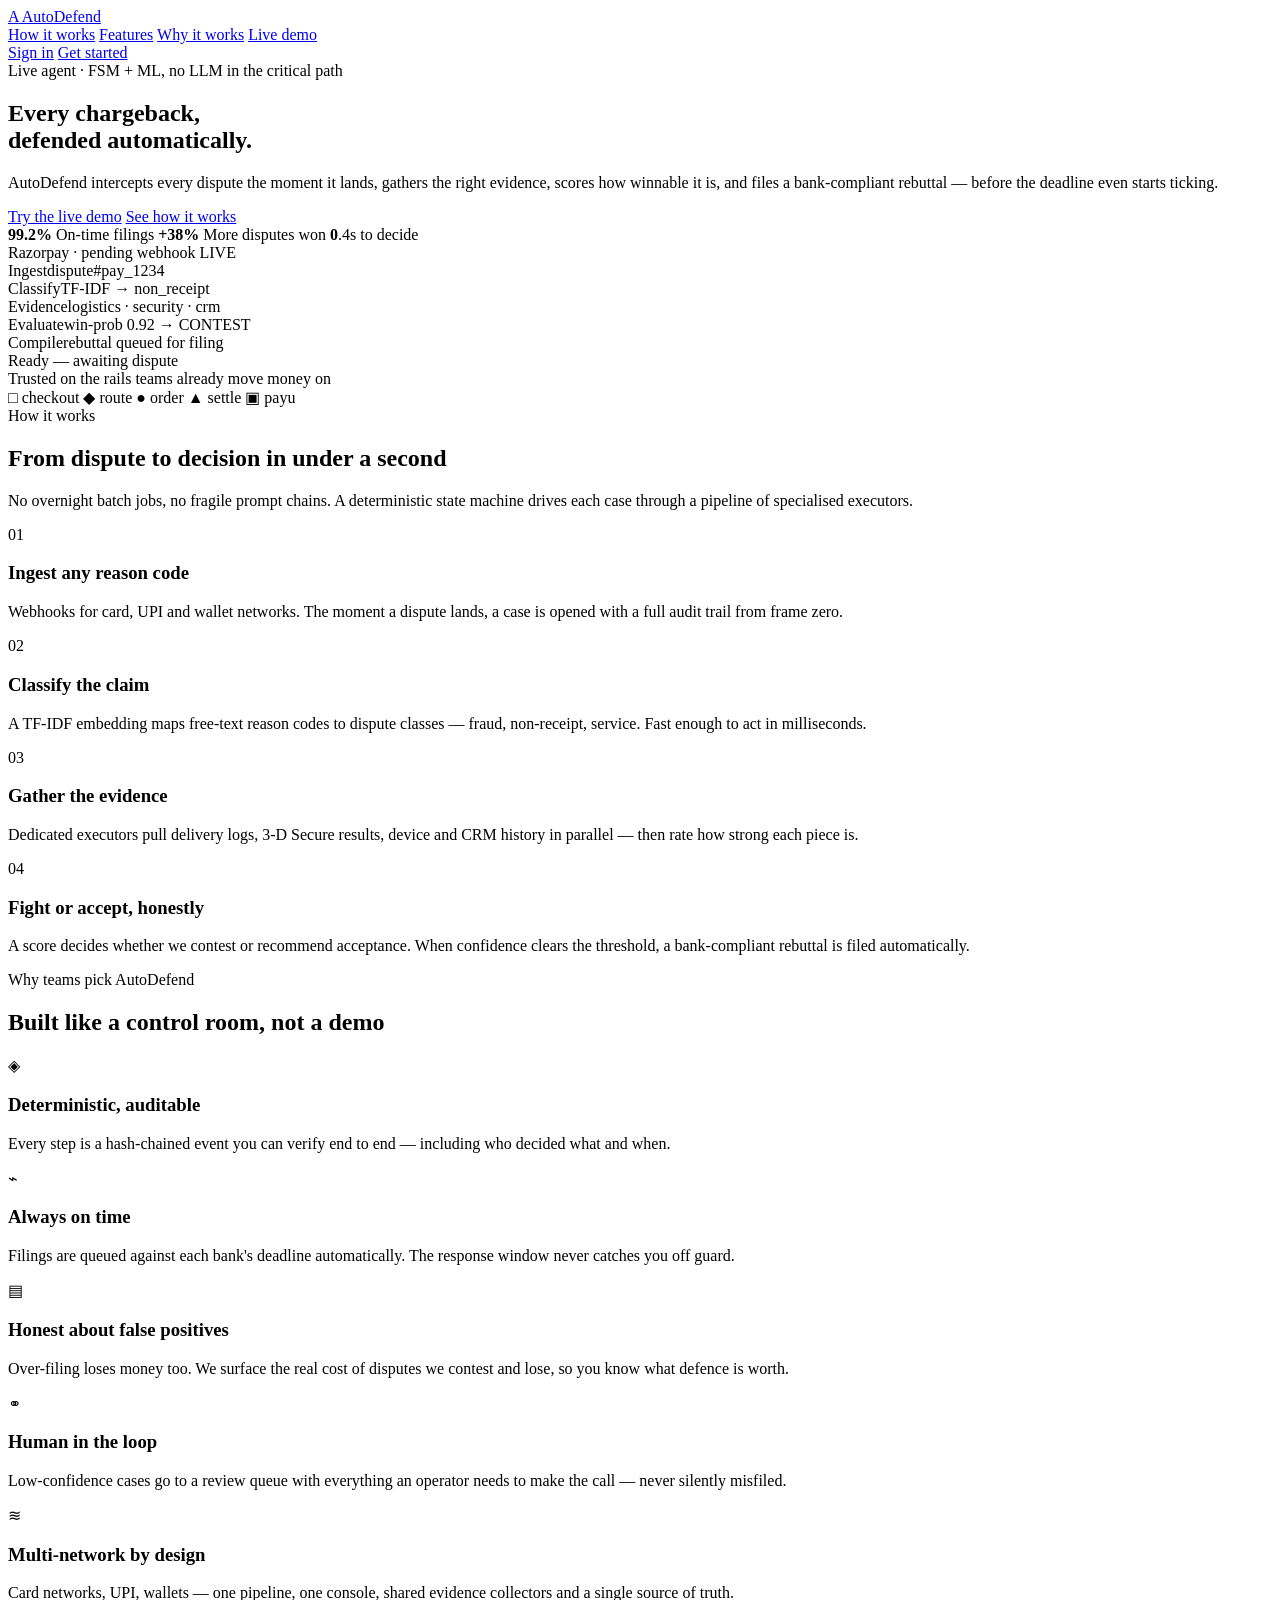
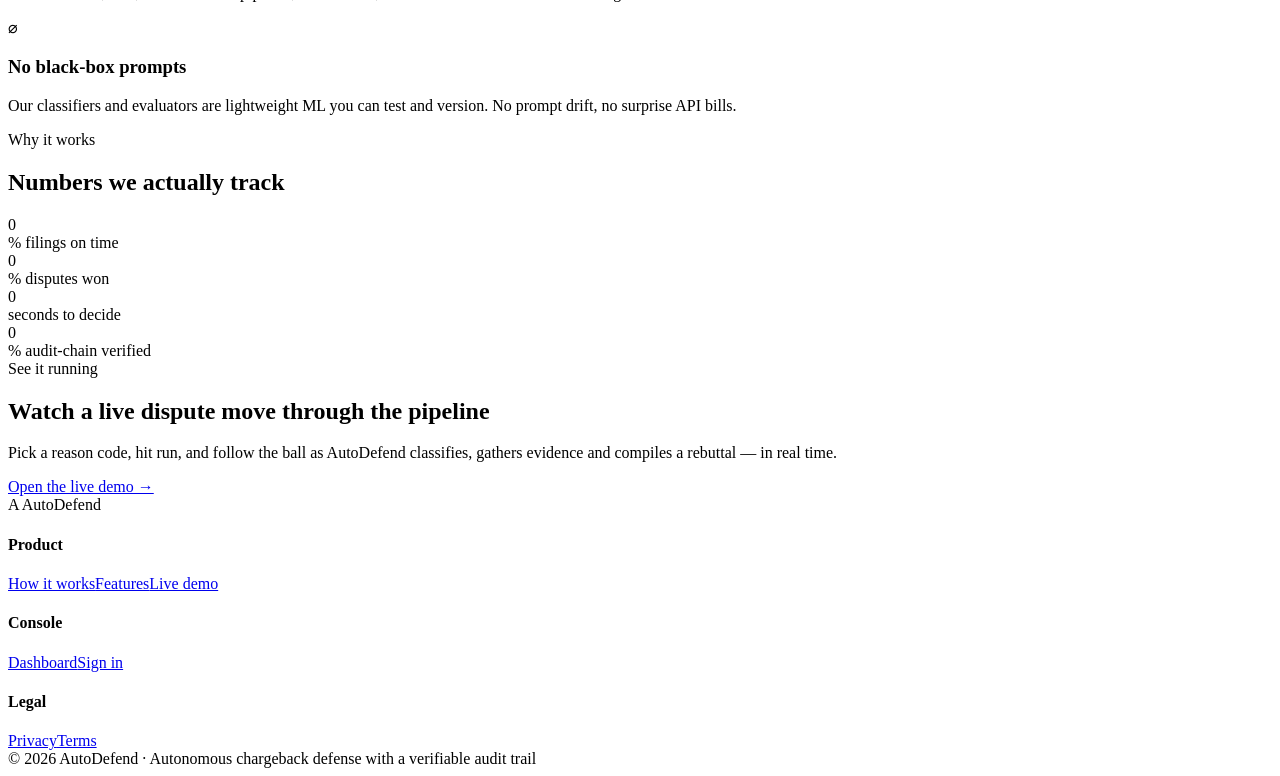
==== frontend/landing.html @ 7917a395 "feat: implemented  working dashboard / demo / login-page" ====
<!DOCTYPE html>
<html lang="en">
<head>
  <meta charset="UTF-8" />
  <meta name="viewport" content="width=device-width, initial-scale=1.0" />
  <title>AutoDefend — Autonomous Chargeback Defense</title>
  <meta name="description" content="AutoDefend autonomously defends every chargeback — collecting evidence, evaluating win probability, and filing bank-compliant rebuttals before the deadline." />
  <link rel="preconnect" href="https://fonts.googleapis.com" />
  <link rel="preconnect" href="https://fonts.gstatic.com" crossorigin />
  <link href="https://fonts.googleapis.com/css2?family=Inter:wght@400;500;600;650;700;800&display=swap" rel="stylesheet" />
  <link href="https://fonts.googleapis.com/css2?family=Instrument+Serif:ital@0;1&display=swap" rel="stylesheet" />
  <link rel="stylesheet" href="/static/styles.css" />
</head>
<body class="landing">

  <!-- ===================== TOP NAV ===================== -->
  <header class="land-nav" id="top">
    <div class="land-nav-inner">
      <a class="brand" href="#top"><span class="brand-mark">A</span> AutoDefend</a>
      <nav class="land-links">
        <a href="#how">How it works</a>
        <a href="#features">Features</a>
        <a href="#metrics">Why it works</a>
        <a href="#demo">Live demo</a>
      </nav>
      <div class="land-actions">
        <a class="btn ghost" href="/login">Sign in</a>
        <a class="btn primary" href="/login">Get started</a>
      </div>
    </div>
  </header>

  <!-- ===================== HERO ===================== -->
  <section class="hero" id="hero">
    <div class="hero-bg" aria-hidden="true"></div>
    <div class="hero-inner">
      <div class="hero-grid">
        <div class="hero-copy">
          <div class="hero-eyebrow">
            <span class="pulse-dot"></span> Live agent · FSM + ML, no LLM in the critical path
          </div>
          <h1 class="hero-title">
            Every chargeback,<br />
            <span class="grad">defended automatically.</span>
          </h1>
          <p class="hero-sub">
            AutoDefend intercepts every dispute the moment it lands, gathers the
            right evidence, scores how winnable it is, and files a bank-compliant
            rebuttal — before the deadline even starts ticking.
          </p>
          <div class="hero-cta">
            <a class="btn primary lg" href="/login">Try the live demo</a>
            <a class="btn ghost lg" href="#how">See how it works</a>
          </div>
          <div class="hero-proof">
            <span><b>99.2%</b> On-time filings</span>
            <span><b class="accent">+38%</b> More disputes won</span>
            <span><b>0</b>.4s to decide</span>
          </div>
        </div>

        <!-- Animated pipeline preview -->
        <div class="hero-visual">
          <div class="pl-card">
            <div class="pl-head">
              <span>Razorpay · pending webhook</span>
              <span class="badge b-p">LIVE</span>
            </div>
            <div class="pl-rail">
              <div class="pl-line" id="plLine"></div>
              <div class="pl-ball" id="plBall"></div>
              <div class="pl-step" data-key="ingest"><span class="pl-dot"></span><span class="pl-t">Ingest</span><span class="pl-s">dispute#pay_1234</span></div>
              <div class="pl-step" data-key="classify"><span class="pl-dot"></span><span class="pl-t">Classify</span><span class="pl-s">TF-IDF → non_receipt</span></div>
              <div class="pl-step" data-key="executor"><span class="pl-dot"></span><span class="pl-t">Evidence</span><span class="pl-s">logistics · security · crm</span></div>
              <div class="pl-step" data-key="evaluate"><span class="pl-dot"></span><span class="pl-t">Evaluate</span><span class="pl-s">win-prob 0.92 → CONTEST</span></div>
              <div class="pl-step" data-key="compile"><span class="pl-dot"></span><span class="pl-t">Compile</span><span class="pl-s">rebuttal queued for filing</span></div>
            </div>
            <div class="pl-status" id="plStatus">Ready — awaiting dispute</div>
          </div>
        </div>
      </div>
    </div>
    <div class="scroll-cue"><span></span></div>
  </section>

  <!-- ===================== LOGO STRIP ===================== -->
  <section class="logo-strip">
    <div class="strip-inner">
      <span class="strip-label">Trusted on the rails teams already move money on</span>
      <div class="strip-logos" aria-hidden="true">
        <span class="logo-svg lg">□ checkout</span>
        <span class="logo-svg">◆ route</span>
        <span class="logo-svg">● order</span>
        <span class="logo-svg">▲ settle</span>
        <span class="logo-svg">▣ payu</span>
      </div>
    </div>
  </section>

  <!-- ===================== HOW IT WORKS ===================== -->
  <section class="section" id="how">
    <div class="section-head reveal">
      <span class="kicker">How it works</span>
      <h2>From dispute to decision in under a second</h2>
      <p class="lead">No overnight batch jobs, no fragile prompt chains. A deterministic state machine drives each case through a pipeline of specialised executors.</p>
    </div>
    <div class="steps">
      <div class="step reveal">
        <span class="step-num">01</span>
        <div class="step-card">
          <h3>Ingest any reason code</h3>
          <p>Webhooks for card, UPI and wallet networks. The moment a dispute lands, a case is opened with a full audit trail from frame zero.</p>
        </div>
      </div>
      <div class="step reveal">
        <span class="step-num">02</span>
        <div class="step-card">
          <h3>Classify the claim</h3>
          <p>A TF-IDF embedding maps free-text reason codes to dispute classes — fraud, non-receipt, service. Fast enough to act in milliseconds.</p>
        </div>
      </div>
      <div class="step reveal">
        <span class="step-num">03</span>
        <div class="step-card">
          <h3>Gather the evidence</h3>
          <p>Dedicated executors pull delivery logs, 3-D Secure results, device and CRM history in parallel — then rate how strong each piece is.</p>
        </div>
      </div>
      <div class="step reveal">
        <span class="step-num">04</span>
        <div class="step-card">
          <h3>Fight or accept, honestly</h3>
          <p>A score decides whether we contest or recommend acceptance. When confidence clears the threshold, a bank-compliant rebuttal is filed automatically.</p>
        </div>
      </div>
    </div>
  </section>

  <!-- ===================== FEATURES ===================== -->
  <section class="section alt" id="features">
    <div class="section-head reveal">
      <span class="kicker">Why teams pick AutoDefend</span>
      <h2>Built like a control room, not a demo</h2>
    </div>
    <div class="feature-grid">
      <div class="feature reveal">
        <span class="feat-ic">◈</span>
        <h3>Deterministic, auditable</h3>
        <p>Every step is a hash-chained event you can verify end to end — including who decided what and when.</p>
      </div>
      <div class="feature reveal">
        <span class="feat-ic">⌁</span>
        <h3>Always on time</h3>
        <p>Filings are queued against each bank's deadline automatically. The response window never catches you off guard.</p>
      </div>
      <div class="feature reveal">
        <span class="feat-ic">▤</span>
        <h3>Honest about false positives</h3>
        <p>Over-filing loses money too. We surface the real cost of disputes we contest and lose, so you know what defence is worth.</p>
      </div>
      <div class="feature reveal">
        <span class="feat-ic">⚭</span>
        <h3>Human in the loop</h3>
        <p>Low-confidence cases go to a review queue with everything an operator needs to make the call — never silently misfiled.</p>
      </div>
      <div class="feature reveal">
        <span class="feat-ic">≋</span>
        <h3>Multi-network by design</h3>
        <p>Card networks, UPI, wallets — one pipeline, one console, shared evidence collectors and a single source of truth.</p>
      </div>
      <div class="feature reveal">
        <span class="feat-ic">⌀</span>
        <h3>No black-box prompts</h3>
        <p>Our classifiers and evaluators are lightweight ML you can test and version. No prompt drift, no surprise API bills.</p>
      </div>
    </div>
  </section>

  <!-- ===================== METRICS ===================== -->
  <section class="section metrics" id="metrics">
    <div class="section-head reveal">
      <span class="kicker">Why it works</span>
      <h2>Numbers we actually track</h2>
    </div>
    <div class="metric-grid">
      <div class="metric reveal"><div class="m-val" data-count="99.2" data-dec="1">0</div><div class="m-lab">% filings on time</div></div>
      <div class="metric reveal"><div class="m-val" data-count="38" data-prefix="+">0</div><div class="m-lab">% disputes won</div></div>
      <div class="metric reveal"><div class="m-val" data-count="0.4" data-dec="1">0</div><div class="m-lab">seconds to decide</div></div>
      <div class="metric reveal"><div class="m-val" data-count="100">0</div><div class="m-lab">% audit-chain verified</div></div>
    </div>
  </section>

  <!-- ===================== LIVE DEMO CTA ===================== -->
  <section class="section demo-band" id="demo">
    <div class="band-card reveal">
      <div>
        <span class="kicker light">See it running</span>
        <h2>Watch a live dispute move through the pipeline</h2>
        <p>Pick a reason code, hit run, and follow the ball as AutoDefend classifies, gathers evidence and compiles a rebuttal — in real time.</p>
      </div>
      <a class="btn primary lg" href="/demo">Open the live demo →</a>
    </div>
  </section>

  <!-- ===================== FOOTER ===================== -->
  <footer class="land-footer">
    <div class="footer-grid">
      <div class="brand"><span class="brand-mark">A</span> AutoDefend</div>
      <div class="footer-col"><h4>Product</h4><a href="#how">How it works</a><a href="#features">Features</a><a href="#demo">Live demo</a></div>
      <div class="footer-col"><h4>Console</h4><a href="/app">Dashboard</a><a href="/login">Sign in</a></div>
      <div class="footer-col"><h4>Legal</h4><a href="#">Privacy</a><a href="#">Terms</a></div>
    </div>
    <div class="footer-base">© 2026 AutoDefend · Autonomous chargeback defense with a verifiable audit trail</div>
  </footer>

  <script src="/static/landing.js"></script>
</body>
</html>
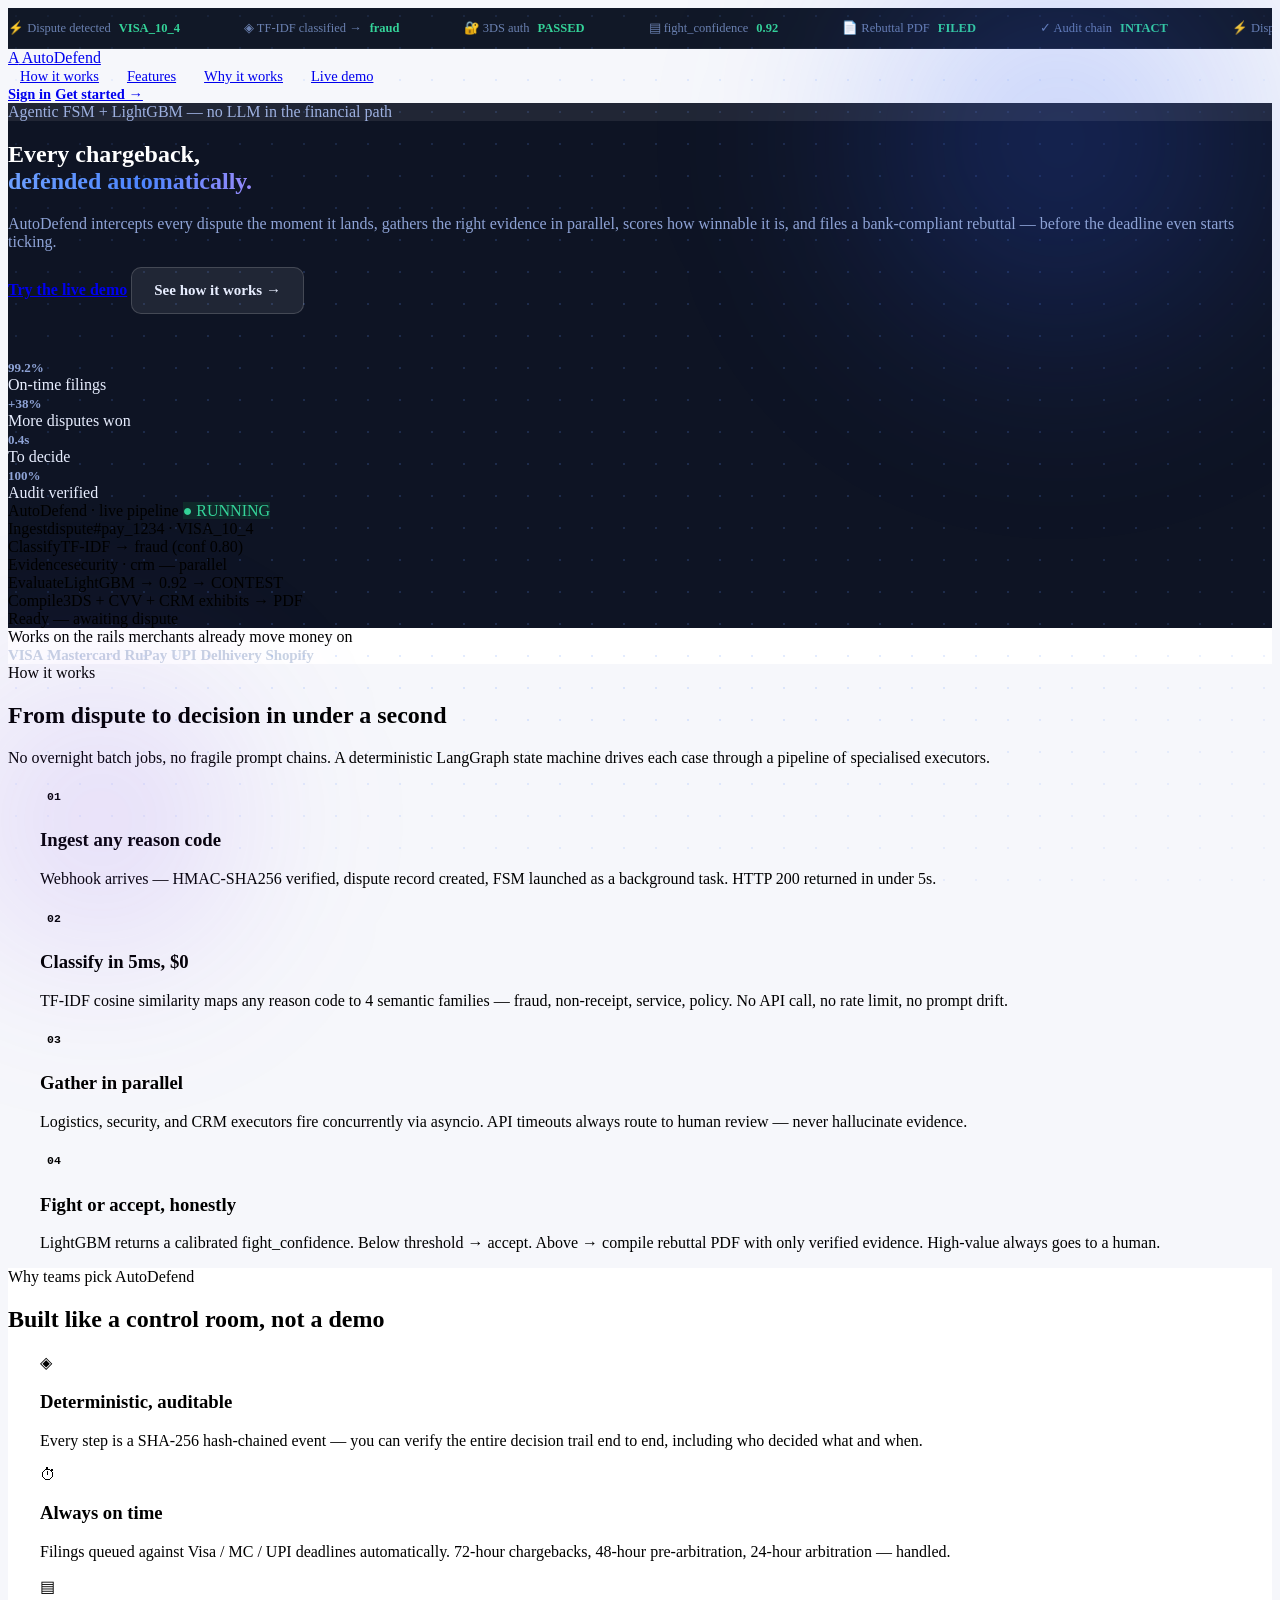
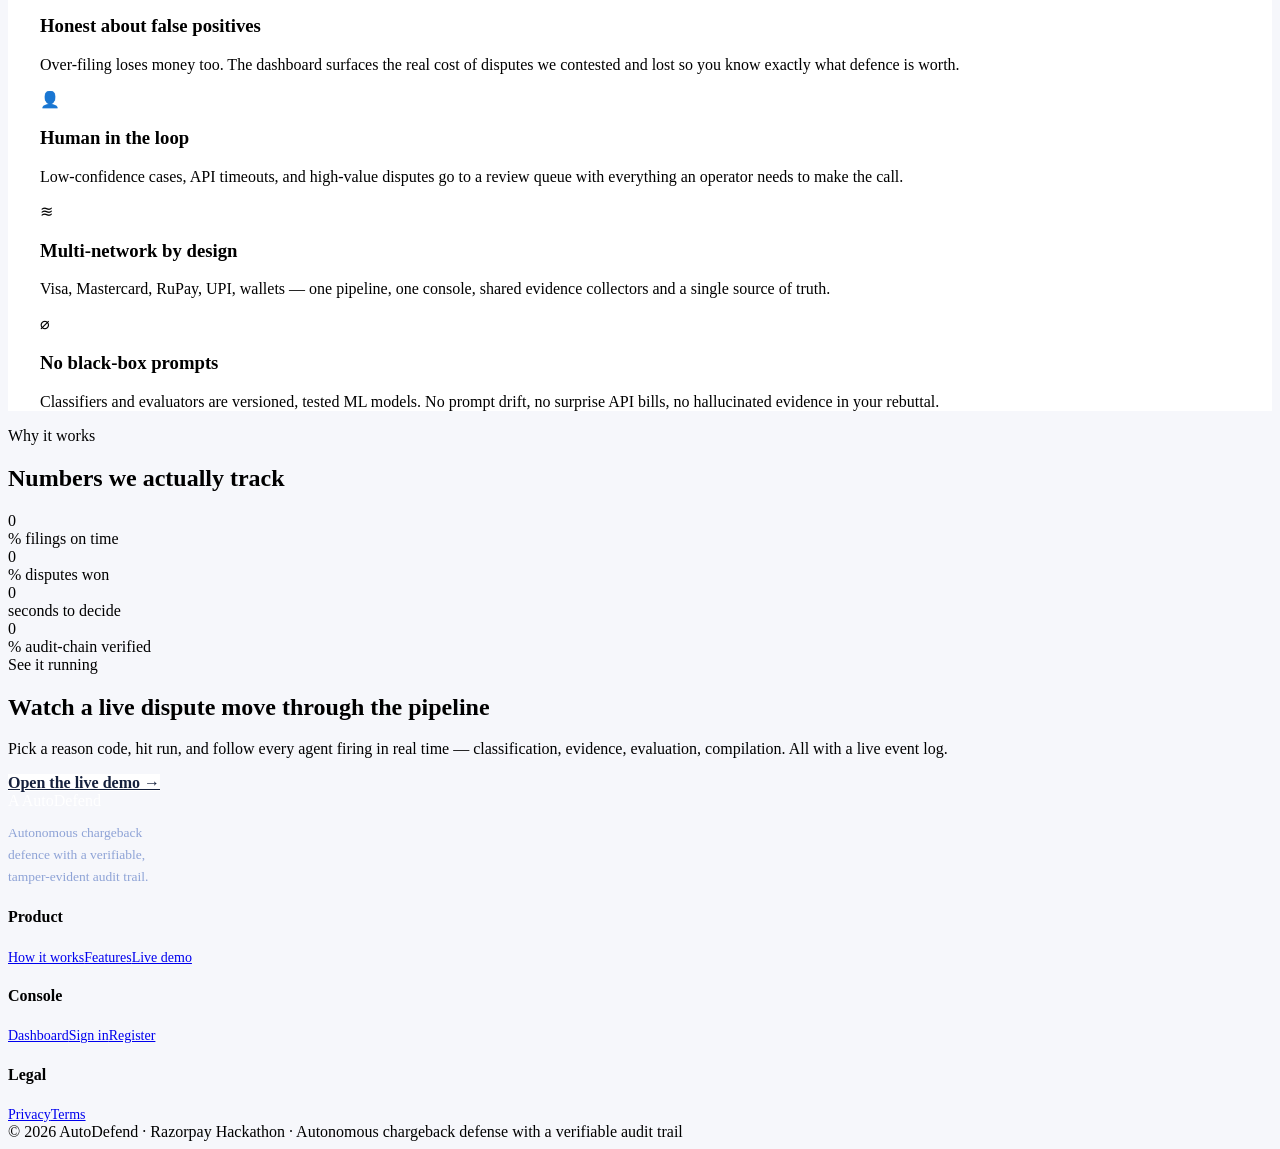
==== commit 500881d1: "updated readme as per improved architecture" ====
--- a/frontend/landing.html
+++ b/frontend/landing.html
@@ -7,13 +7,122 @@
   <meta name="description" content="AutoDefend autonomously defends every chargeback — collecting evidence, evaluating win probability, and filing bank-compliant rebuttals before the deadline." />
   <link rel="preconnect" href="https://fonts.googleapis.com" />
   <link rel="preconnect" href="https://fonts.gstatic.com" crossorigin />
-  <link href="https://fonts.googleapis.com/css2?family=Inter:wght@400;500;600;650;700;800&display=swap" rel="stylesheet" />
-  <link href="https://fonts.googleapis.com/css2?family=Instrument+Serif:ital@0;1&display=swap" rel="stylesheet" />
+  <link href="https://fonts.googleapis.com/css2?family=Inter:wght@400;500;600;700;800&family=Instrument+Serif:ital@0;1&display=swap" rel="stylesheet" />
   <link rel="stylesheet" href="/static/styles.css" />
+  <style>
+    /* ── Landing page specific overrides ── */
+    body.landing { background: #f6f7fb; }
+
+    /* ── Full-dark hero ── */
+    .hero { background: #0e1424; }
+    .hero-bg { display: none; }
+    .hero-inner { padding: 92px var(--space-5) 104px; }
+    .hero-copy { color: #e8eeff; }
+    .hero-eyebrow { background: rgba(255,255,255,.08); border-color: rgba(255,255,255,.12); color: #9db0e0; }
+    .hero-title { color: #fff; }
+    .hero-title .grad { background: linear-gradient(92deg, #6ea0ff 0%, #4d86ff 55%, #a78bfa 110%); -webkit-background-clip: text; background-clip: text; color: transparent; }
+    .hero-sub { color: #8ea3d6; }
+    .btn-ghost-hero { background: rgba(255,255,255,.08); border: 1px solid rgba(255,255,255,.16); color: #e8eeff; border-radius: 10px; font-weight: 600; padding: 14px 22px; font-size: 15px; transition: background .2s; text-decoration: none; display: inline-flex; align-items: center; }
+    .btn-ghost-hero:hover { background: rgba(255,255,255,.14); }
+    .hero-proof { margin-top: 44px; gap: 36px; }
+    .hero-proof span { display: flex; flex-direction: column; }
+    .hero-proof b { color: #fff; font-size: 26px; }
+    .hero-proof span > *:last-child { font-size: 13px; color: #8ea3d6; margin-top: 2px; }
+
+    /* Canvas grid overlay in hero */
+    .hero-canvas-wrap { position: absolute; inset: 0; overflow: hidden; z-index: 0; }
+    #hero-canvas { width: 100%; height: 100%; opacity: .35; }
+
+    /* Grid dots pattern */
+    .hero-bg-grid {
+      position: absolute; inset: 0; z-index: 0;
+      background-image: radial-gradient(circle, rgba(100,150,255,.18) 1px, transparent 1px);
+      background-size: 32px 32px;
+      -webkit-mask-image: radial-gradient(ellipse 90% 80% at 50% 50%, black 40%, transparent 100%);
+      mask-image: radial-gradient(ellipse 90% 80% at 50% 50%, black 40%, transparent 100%);
+    }
+
+    /* Glow orbs */
+    .hero-orb {
+      position: absolute; border-radius: 50%; filter: blur(80px); z-index: 0; pointer-events: none;
+    }
+    .hero-orb-1 { width: 600px; height: 600px; right: -80px; top: -160px; background: radial-gradient(circle, rgba(48,94,255,.28), transparent 70%); animation: floaty 14s ease-in-out infinite; }
+    .hero-orb-2 { width: 400px; height: 400px; left: -100px; bottom: -120px; background: radial-gradient(circle, rgba(124,58,237,.2), transparent 70%); animation: floaty 18s ease-in-out infinite reverse; }
+    @keyframes floaty { 0%,100%{transform:translate(0,0)}50%{transform:translate(28px,-22px)} }
+
+    /* Ticker banner */
+    .ticker-banner {
+      background: #111827; border-bottom: 1px solid rgba(255,255,255,.06);
+      overflow: hidden; white-space: nowrap;
+    }
+    .ticker-inner {
+      display: inline-flex; gap: 64px; padding: 12px 0;
+      animation: ticker 22s linear infinite;
+    }
+    .ticker-item { font-size: 12.5px; color: #6a80b0; display: flex; align-items: center; gap: 8px; }
+    .ticker-item span { color: #34d399; font-weight: 700; }
+    @keyframes ticker { from{transform:translateX(0)} to{transform:translateX(-50%)} }
+
+    /* Logo strip upgrade */
+    .logo-strip { background: #fff; }
+    .logo-svg { font-size: 15px !important; font-weight: 800 !important; letter-spacing: -.01em !important; color: #c9d3e4 !important; }
+
+    /* Feature section alt dark */
+    .section.alt { background: #fff; }
+
+    /* How it works: numbered badges */
+    .step-num {
+      width: 28px; height: 28px; border-radius: 8px;
+      background: var(--accent-soft); color: var(--accent);
+      display: grid; place-items: center;
+      font-family: ui-monospace, monospace;
+      font-size: 11.5px; font-weight: 700; flex-shrink: 0;
+    }
+    .step { align-items: flex-start; }
+
+    /* Live demo CTA */
+    .band-card { overflow: hidden; }
+
+    /* Upgrade nav hit areas */
+    .land-nav-inner { padding: 13px var(--space-5); }
+    .land-links a { padding: 8px 12px; border-radius: 7px; border-bottom: none; font-size: 14.5px; }
+    .land-links a:hover { background: rgba(0,0,0,.05); color: var(--ink-900); border-bottom: none; }
+    .land-actions a { font-size: 14.5px; }
+    .btn.ghost { font-weight: 600; }
+    .btn.primary { font-weight: 700; }
+
+    /* Footer column links */
+    .land-footer .footer-col a { padding: 5px 0; font-size: 14px; }
+  </style>
 </head>
 <body class="landing">
 
-  <!-- ===================== TOP NAV ===================== -->
+  <!-- =================== TICKER =================== -->
+  <div class="ticker-banner">
+    <div class="ticker-inner">
+      <span class="ticker-item">⚡ Dispute detected <span>VISA_10_4</span></span>
+      <span class="ticker-item">◈ TF-IDF classified → <span>fraud</span></span>
+      <span class="ticker-item">🔐 3DS auth <span>PASSED</span></span>
+      <span class="ticker-item">▤ fight_confidence <span>0.92</span></span>
+      <span class="ticker-item">📄 Rebuttal PDF <span>FILED</span></span>
+      <span class="ticker-item">✓ Audit chain <span>INTACT</span></span>
+      <span class="ticker-item">⚡ Dispute detected <span>MC_4853</span></span>
+      <span class="ticker-item">◈ TF-IDF classified → <span>service</span></span>
+      <span class="ticker-item">🚚 Delivery status <span>DELIVERED</span></span>
+      <span class="ticker-item">▤ fight_confidence <span>0.84</span></span>
+      <span class="ticker-item">📄 Rebuttal PDF <span>FILED</span></span>
+      <span class="ticker-item">✓ Audit chain <span>INTACT</span></span>
+      <!-- duplicate for seamless loop -->
+      <span class="ticker-item">⚡ Dispute detected <span>VISA_10_4</span></span>
+      <span class="ticker-item">◈ TF-IDF classified → <span>fraud</span></span>
+      <span class="ticker-item">🔐 3DS auth <span>PASSED</span></span>
+      <span class="ticker-item">▤ fight_confidence <span>0.92</span></span>
+      <span class="ticker-item">📄 Rebuttal PDF <span>FILED</span></span>
+      <span class="ticker-item">✓ Audit chain <span>INTACT</span></span>
+    </div>
+  </div>
+
+  <!-- =================== TOP NAV =================== -->
   <header class="land-nav" id="top">
     <div class="land-nav-inner">
       <a class="brand" href="#top"><span class="brand-mark">A</span> AutoDefend</a>
@@ -25,19 +134,24 @@
       </nav>
       <div class="land-actions">
         <a class="btn ghost" href="/login">Sign in</a>
-        <a class="btn primary" href="/login">Get started</a>
+        <a class="btn primary" href="/login">Get started →</a>
       </div>
     </div>
   </header>
 
-  <!-- ===================== HERO ===================== -->
+  <!-- =================== HERO =================== -->
   <section class="hero" id="hero">
-    <div class="hero-bg" aria-hidden="true"></div>
-    <div class="hero-inner">
+    <!-- dark bg decorators -->
+    <div class="hero-bg-grid" aria-hidden="true"></div>
+    <div class="hero-orb hero-orb-1" aria-hidden="true"></div>
+    <div class="hero-orb hero-orb-2" aria-hidden="true"></div>
+
+    <div class="hero-inner" style="position:relative;z-index:1">
       <div class="hero-grid">
         <div class="hero-copy">
           <div class="hero-eyebrow">
-            <span class="pulse-dot"></span> Live agent · FSM + ML, no LLM in the critical path
+            <span class="pulse-dot"></span>
+            Agentic FSM + LightGBM — no LLM in the financial path
           </div>
           <h1 class="hero-title">
             Every chargeback,<br />
@@ -45,138 +159,141 @@
           </h1>
           <p class="hero-sub">
             AutoDefend intercepts every dispute the moment it lands, gathers the
-            right evidence, scores how winnable it is, and files a bank-compliant
-            rebuttal — before the deadline even starts ticking.
+            right evidence in parallel, scores how winnable it is, and files a
+            bank-compliant rebuttal — before the deadline even starts ticking.
           </p>
           <div class="hero-cta">
-            <a class="btn primary lg" href="/login">Try the live demo</a>
-            <a class="btn ghost lg" href="#how">See how it works</a>
+            <a class="btn primary lg" href="/demo">Try the live demo</a>
+            <a class="btn-ghost-hero" href="#how">See how it works →</a>
           </div>
           <div class="hero-proof">
-            <span><b>99.2%</b> On-time filings</span>
-            <span><b class="accent">+38%</b> More disputes won</span>
-            <span><b>0</b>.4s to decide</span>
+            <span><b>99.2%</b>On-time filings</span>
+            <span><b class="accent">+38%</b>More disputes won</span>
+            <span><b>0.4s</b>To decide</span>
+            <span><b>100%</b>Audit verified</span>
           </div>
         </div>
 
-        <!-- Animated pipeline preview -->
+        <!-- Animated pipeline preview card -->
         <div class="hero-visual">
           <div class="pl-card">
             <div class="pl-head">
-              <span>Razorpay · pending webhook</span>
-              <span class="badge b-p">LIVE</span>
+              <span>AutoDefend · live pipeline</span>
+              <span class="badge b-p" style="background:rgba(22,163,74,.15);color:#34d399">● RUNNING</span>
             </div>
             <div class="pl-rail">
               <div class="pl-line" id="plLine"></div>
               <div class="pl-ball" id="plBall"></div>
-              <div class="pl-step" data-key="ingest"><span class="pl-dot"></span><span class="pl-t">Ingest</span><span class="pl-s">dispute#pay_1234</span></div>
-              <div class="pl-step" data-key="classify"><span class="pl-dot"></span><span class="pl-t">Classify</span><span class="pl-s">TF-IDF → non_receipt</span></div>
-              <div class="pl-step" data-key="executor"><span class="pl-dot"></span><span class="pl-t">Evidence</span><span class="pl-s">logistics · security · crm</span></div>
-              <div class="pl-step" data-key="evaluate"><span class="pl-dot"></span><span class="pl-t">Evaluate</span><span class="pl-s">win-prob 0.92 → CONTEST</span></div>
-              <div class="pl-step" data-key="compile"><span class="pl-dot"></span><span class="pl-t">Compile</span><span class="pl-s">rebuttal queued for filing</span></div>
+              <div class="pl-step" data-key="ingest"><span class="pl-dot"></span><span class="pl-t">Ingest</span><span class="pl-s">dispute#pay_1234 · VISA_10_4</span></div>
+              <div class="pl-step" data-key="classify"><span class="pl-dot"></span><span class="pl-t">Classify</span><span class="pl-s">TF-IDF → fraud (conf 0.80)</span></div>
+              <div class="pl-step" data-key="executor"><span class="pl-dot"></span><span class="pl-t">Evidence</span><span class="pl-s">security · crm — parallel</span></div>
+              <div class="pl-step" data-key="evaluate"><span class="pl-dot"></span><span class="pl-t">Evaluate</span><span class="pl-s">LightGBM → 0.92 → CONTEST</span></div>
+              <div class="pl-step" data-key="compile"><span class="pl-dot"></span><span class="pl-t">Compile</span><span class="pl-s">3DS + CVV + CRM exhibits → PDF</span></div>
             </div>
             <div class="pl-status" id="plStatus">Ready — awaiting dispute</div>
           </div>
         </div>
       </div>
     </div>
+
     <div class="scroll-cue"><span></span></div>
   </section>
 
-  <!-- ===================== LOGO STRIP ===================== -->
+  <!-- =================== LOGO STRIP =================== -->
   <section class="logo-strip">
     <div class="strip-inner">
-      <span class="strip-label">Trusted on the rails teams already move money on</span>
+      <span class="strip-label">Works on the rails merchants already move money on</span>
       <div class="strip-logos" aria-hidden="true">
-        <span class="logo-svg lg">□ checkout</span>
-        <span class="logo-svg">◆ route</span>
-        <span class="logo-svg">● order</span>
-        <span class="logo-svg">▲ settle</span>
-        <span class="logo-svg">▣ payu</span>
-      </div>
-    </div>
-  </section>
-
-  <!-- ===================== HOW IT WORKS ===================== -->
+        <span class="logo-svg lg">VISA</span>
+        <span class="logo-svg">Mastercard</span>
+        <span class="logo-svg">RuPay</span>
+        <span class="logo-svg">UPI</span>
+        <span class="logo-svg">Delhivery</span>
+        <span class="logo-svg">Shopify</span>
+      </div>
+    </div>
+  </section>
+
+  <!-- =================== HOW IT WORKS =================== -->
   <section class="section" id="how">
     <div class="section-head reveal">
       <span class="kicker">How it works</span>
       <h2>From dispute to decision in under a second</h2>
-      <p class="lead">No overnight batch jobs, no fragile prompt chains. A deterministic state machine drives each case through a pipeline of specialised executors.</p>
-    </div>
-    <div class="steps">
+      <p class="lead">No overnight batch jobs, no fragile prompt chains. A deterministic LangGraph state machine drives each case through a pipeline of specialised executors.</p>
+    </div>
+    <div class="steps" style="max-width:1200px;margin:0 auto">
       <div class="step reveal">
         <span class="step-num">01</span>
-        <div class="step-card">
+        <div class="step-card" style="flex:1">
           <h3>Ingest any reason code</h3>
-          <p>Webhooks for card, UPI and wallet networks. The moment a dispute lands, a case is opened with a full audit trail from frame zero.</p>
+          <p>Webhook arrives — HMAC-SHA256 verified, dispute record created, FSM launched as a background task. HTTP 200 returned in under 5s.</p>
         </div>
       </div>
       <div class="step reveal">
         <span class="step-num">02</span>
-        <div class="step-card">
-          <h3>Classify the claim</h3>
-          <p>A TF-IDF embedding maps free-text reason codes to dispute classes — fraud, non-receipt, service. Fast enough to act in milliseconds.</p>
+        <div class="step-card" style="flex:1">
+          <h3>Classify in 5ms, $0</h3>
+          <p>TF-IDF cosine similarity maps any reason code to 4 semantic families — fraud, non-receipt, service, policy. No API call, no rate limit, no prompt drift.</p>
         </div>
       </div>
       <div class="step reveal">
         <span class="step-num">03</span>
-        <div class="step-card">
-          <h3>Gather the evidence</h3>
-          <p>Dedicated executors pull delivery logs, 3-D Secure results, device and CRM history in parallel — then rate how strong each piece is.</p>
+        <div class="step-card" style="flex:1">
+          <h3>Gather in parallel</h3>
+          <p>Logistics, security, and CRM executors fire concurrently via asyncio. API timeouts always route to human review — never hallucinate evidence.</p>
         </div>
       </div>
       <div class="step reveal">
         <span class="step-num">04</span>
-        <div class="step-card">
+        <div class="step-card" style="flex:1">
           <h3>Fight or accept, honestly</h3>
-          <p>A score decides whether we contest or recommend acceptance. When confidence clears the threshold, a bank-compliant rebuttal is filed automatically.</p>
-        </div>
-      </div>
-    </div>
-  </section>
-
-  <!-- ===================== FEATURES ===================== -->
+          <p>LightGBM returns a calibrated fight_confidence. Below threshold → accept. Above → compile rebuttal PDF with only verified evidence. High-value always goes to a human.</p>
+        </div>
+      </div>
+    </div>
+  </section>
+
+  <!-- =================== FEATURES =================== -->
   <section class="section alt" id="features">
     <div class="section-head reveal">
       <span class="kicker">Why teams pick AutoDefend</span>
       <h2>Built like a control room, not a demo</h2>
     </div>
-    <div class="feature-grid">
+    <div class="feature-grid" style="max-width:1200px;margin:0 auto">
       <div class="feature reveal">
         <span class="feat-ic">◈</span>
         <h3>Deterministic, auditable</h3>
-        <p>Every step is a hash-chained event you can verify end to end — including who decided what and when.</p>
-      </div>
-      <div class="feature reveal">
-        <span class="feat-ic">⌁</span>
+        <p>Every step is a SHA-256 hash-chained event — you can verify the entire decision trail end to end, including who decided what and when.</p>
+      </div>
+      <div class="feature reveal">
+        <span class="feat-ic">⏱</span>
         <h3>Always on time</h3>
-        <p>Filings are queued against each bank's deadline automatically. The response window never catches you off guard.</p>
+        <p>Filings queued against Visa / MC / UPI deadlines automatically. 72-hour chargebacks, 48-hour pre-arbitration, 24-hour arbitration — handled.</p>
       </div>
       <div class="feature reveal">
         <span class="feat-ic">▤</span>
         <h3>Honest about false positives</h3>
-        <p>Over-filing loses money too. We surface the real cost of disputes we contest and lose, so you know what defence is worth.</p>
-      </div>
-      <div class="feature reveal">
-        <span class="feat-ic">⚭</span>
+        <p>Over-filing loses money too. The dashboard surfaces the real cost of disputes we contested and lost so you know exactly what defence is worth.</p>
+      </div>
+      <div class="feature reveal">
+        <span class="feat-ic">👤</span>
         <h3>Human in the loop</h3>
-        <p>Low-confidence cases go to a review queue with everything an operator needs to make the call — never silently misfiled.</p>
+        <p>Low-confidence cases, API timeouts, and high-value disputes go to a review queue with everything an operator needs to make the call.</p>
       </div>
       <div class="feature reveal">
         <span class="feat-ic">≋</span>
         <h3>Multi-network by design</h3>
-        <p>Card networks, UPI, wallets — one pipeline, one console, shared evidence collectors and a single source of truth.</p>
+        <p>Visa, Mastercard, RuPay, UPI, wallets — one pipeline, one console, shared evidence collectors and a single source of truth.</p>
       </div>
       <div class="feature reveal">
         <span class="feat-ic">⌀</span>
         <h3>No black-box prompts</h3>
-        <p>Our classifiers and evaluators are lightweight ML you can test and version. No prompt drift, no surprise API bills.</p>
-      </div>
-    </div>
-  </section>
-
-  <!-- ===================== METRICS ===================== -->
+        <p>Classifiers and evaluators are versioned, tested ML models. No prompt drift, no surprise API bills, no hallucinated evidence in your rebuttal.</p>
+      </div>
+    </div>
+  </section>
+
+  <!-- =================== METRICS =================== -->
   <section class="section metrics" id="metrics">
     <div class="section-head reveal">
       <span class="kicker">Why it works</span>
@@ -190,27 +307,30 @@
     </div>
   </section>
 
-  <!-- ===================== LIVE DEMO CTA ===================== -->
+  <!-- =================== LIVE DEMO CTA =================== -->
   <section class="section demo-band" id="demo">
     <div class="band-card reveal">
       <div>
         <span class="kicker light">See it running</span>
         <h2>Watch a live dispute move through the pipeline</h2>
-        <p>Pick a reason code, hit run, and follow the ball as AutoDefend classifies, gathers evidence and compiles a rebuttal — in real time.</p>
-      </div>
-      <a class="btn primary lg" href="/demo">Open the live demo →</a>
-    </div>
-  </section>
-
-  <!-- ===================== FOOTER ===================== -->
+        <p>Pick a reason code, hit run, and follow every agent firing in real time — classification, evidence, evaluation, compilation. All with a live event log.</p>
+      </div>
+      <a class="btn primary lg" href="/demo" style="background:#fff;color:#15203c;flex-shrink:0">Open the live demo →</a>
+    </div>
+  </section>
+
+  <!-- =================== FOOTER =================== -->
   <footer class="land-footer">
     <div class="footer-grid">
-      <div class="brand"><span class="brand-mark">A</span> AutoDefend</div>
+      <div>
+        <div class="brand" style="color:#fff;margin-bottom:12px"><span class="brand-mark">A</span> AutoDefend</div>
+        <p style="color:#8ea3d6;font-size:13.5px;max-width:26ch;line-height:1.6;margin:0">Autonomous chargeback defence with a verifiable, tamper-evident audit trail.</p>
+      </div>
       <div class="footer-col"><h4>Product</h4><a href="#how">How it works</a><a href="#features">Features</a><a href="#demo">Live demo</a></div>
-      <div class="footer-col"><h4>Console</h4><a href="/app">Dashboard</a><a href="/login">Sign in</a></div>
+      <div class="footer-col"><h4>Console</h4><a href="/app">Dashboard</a><a href="/login">Sign in</a><a href="/login">Register</a></div>
       <div class="footer-col"><h4>Legal</h4><a href="#">Privacy</a><a href="#">Terms</a></div>
     </div>
-    <div class="footer-base">© 2026 AutoDefend · Autonomous chargeback defense with a verifiable audit trail</div>
+    <div class="footer-base">© 2026 AutoDefend · Razorpay Hackathon · Autonomous chargeback defense with a verifiable audit trail</div>
   </footer>
 
   <script src="/static/landing.js"></script>
